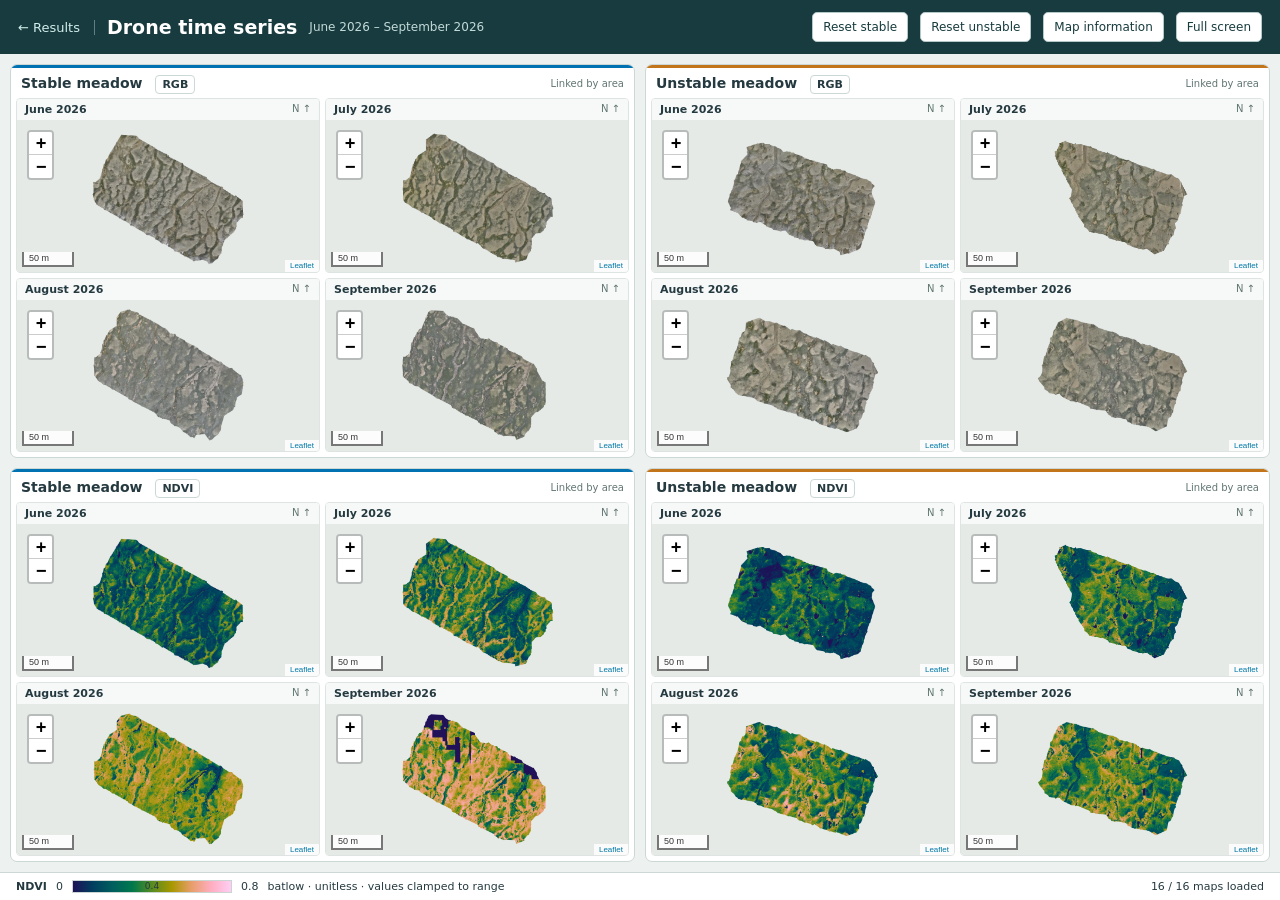
==== drone-viewer.html @ fa924f3c "Add drone viewer and build script with NDVI and RGB previews - Created `drone-viewer.html` for displ" ====
<!doctype html>
<html lang="en">
<head>
  <meta charset="utf-8">
  <meta name="viewport" content="width=device-width, initial-scale=1">
  <title>Drone time series · REWRITE</title>
  <link rel="stylesheet" href="assets/vendor/leaflet/leaflet.css">
  <link rel="stylesheet" href="assets/drone/viewer.css">
  <script src="assets/vendor/leaflet/leaflet.js" defer></script>
  <script src="assets/drone/viewer.js" defer></script>
</head>
<body>
  <header class="viewer-header">
    <div class="viewer-title"><a href="remote-sensing.html" class="back-link">← Results</a><h1>Drone time series</h1><span id="period-range"></span></div>
    <nav aria-label="Map controls">
      <button type="button" data-reset="stable">Reset stable</button>
      <button type="button" data-reset="unstable">Reset unstable</button>
      <button type="button" id="about-button">Map information</button>
      <button type="button" id="fullscreen-button">Full screen</button>
    </nav>
  </header>
  <main class="mosaic-layout" aria-label="Drone map mosaics">
    <section class="mosaic stable" data-site="stable" data-kind="RGB" aria-labelledby="stable-rgb-title">
      <header><h2 id="stable-rgb-title">Stable meadow <span>RGB</span></h2><span class="sync-label">Linked by area</span></header><div class="map-grid"></div>
    </section>
    <section class="mosaic unstable" data-site="unstable" data-kind="RGB" aria-labelledby="unstable-rgb-title">
      <header><h2 id="unstable-rgb-title">Unstable meadow <span>RGB</span></h2><span class="sync-label">Linked by area</span></header><div class="map-grid"></div>
    </section>
    <section class="mosaic stable" data-site="stable" data-kind="NDVI" aria-labelledby="stable-ndvi-title">
      <header><h2 id="stable-ndvi-title">Stable meadow <span>NDVI</span></h2><span class="sync-label">Linked by area</span></header><div class="map-grid"></div>
    </section>
    <section class="mosaic unstable" data-site="unstable" data-kind="NDVI" aria-labelledby="unstable-ndvi-title">
      <header><h2 id="unstable-ndvi-title">Unstable meadow <span>NDVI</span></h2><span class="sync-label">Linked by area</span></header><div class="map-grid"></div>
    </section>
  </main>
  <footer class="viewer-footer">
    <div class="legend"><strong>NDVI</strong><span>0</span><span class="legend-gradient" aria-label="Batlow NDVI colour scale from zero to 0.8"><i>0.4</i></span><span>0.8</span><span class="legend-unit">batlow · unitless · values clamped to range</span></div>
    <p id="viewer-status" role="status">Loading map series…</p>
  </footer>
  <dialog id="map-information" aria-labelledby="information-title">
    <h2 id="information-title">Map information</h2>
    <p>RGB orthomosaics and NDVI products are grouped by meadow and ordered by the month recorded in the processed filenames. July 2026 follows these filenames, as confirmed for the folders labelled 25062026.</p>
    <p>Panning or zooming any map updates every RGB and NDVI map of the same meadow. The two meadow areas navigate independently. North is at the top of every map.</p>
    <p>Web previews retain the full raster footprints and are reduced to a maximum dimension of 2,048 pixels. RGB uses bilinear resampling. NDVI uses nearest-neighbour resampling and the batlow colour scale over a fixed interval from 0 to 0.8. Valid negative values receive the colour at 0, and valid values above 0.8 receive the colour at 0.8. Original GeoTIFF values and files remain unchanged.</p>
    <p>Transparent regions correspond to source no-data or non-finite values. The supplied NDVI files declare zero as no-data; this source definition is retained in the previews. The maps provide visual comparisons, not quantitative estimates of temporal change.</p>
    <form method="dialog"><button>Close</button></form>
  </dialog>
  <noscript><p class="fatal-error">JavaScript is required to display the interactive maps.</p></noscript>
</body>
</html>
---- assets/vendor/leaflet/leaflet.css ----
/* required styles */

.leaflet-pane,
.leaflet-tile,
.leaflet-marker-icon,
.leaflet-marker-shadow,
.leaflet-tile-container,
.leaflet-pane > svg,
.leaflet-pane > canvas,
.leaflet-zoom-box,
.leaflet-image-layer,
.leaflet-layer {
	position: absolute;
	left: 0;
	top: 0;
	}
.leaflet-container {
	overflow: hidden;
	}
.leaflet-tile,
.leaflet-marker-icon,
.leaflet-marker-shadow {
	-webkit-user-select: none;
	   -moz-user-select: none;
	        user-select: none;
	  -webkit-user-drag: none;
	}
/* Prevents IE11 from highlighting tiles in blue */
.leaflet-tile::selection {
	background: transparent;
}
/* Safari renders non-retina tile on retina better with this, but Chrome is worse */
.leaflet-safari .leaflet-tile {
	image-rendering: -webkit-optimize-contrast;
	}
/* hack that prevents hw layers "stretching" when loading new tiles */
.leaflet-safari .leaflet-tile-container {
	width: 1600px;
	height: 1600px;
	-webkit-transform-origin: 0 0;
	}
.leaflet-marker-icon,
.leaflet-marker-shadow {
	display: block;
	}
/* .leaflet-container svg: reset svg max-width decleration shipped in Joomla! (joomla.org) 3.x */
/* .leaflet-container img: map is broken in FF if you have max-width: 100% on tiles */
.leaflet-container .leaflet-overlay-pane svg {
	max-width: none !important;
	max-height: none !important;
	}
.leaflet-container .leaflet-marker-pane img,
.leaflet-container .leaflet-shadow-pane img,
.leaflet-container .leaflet-tile-pane img,
.leaflet-container img.leaflet-image-layer,
.leaflet-container .leaflet-tile {
	max-width: none !important;
	max-height: none !important;
	width: auto;
	padding: 0;
	}

.leaflet-container img.leaflet-tile {
	/* See: https://bugs.chromium.org/p/chromium/issues/detail?id=600120 */
	mix-blend-mode: plus-lighter;
}

.leaflet-container.leaflet-touch-zoom {
	-ms-touch-action: pan-x pan-y;
	touch-action: pan-x pan-y;
	}
.leaflet-container.leaflet-touch-drag {
	-ms-touch-action: pinch-zoom;
	/* Fallback for FF which doesn't support pinch-zoom */
	touch-action: none;
	touch-action: pinch-zoom;
}
.leaflet-container.leaflet-touch-drag.leaflet-touch-zoom {
	-ms-touch-action: none;
	touch-action: none;
}
.leaflet-container {
	-webkit-tap-highlight-color: transparent;
}
.leaflet-container a {
	-webkit-tap-highlight-color: rgba(51, 181, 229, 0.4);
}
.leaflet-tile {
	filter: inherit;
	visibility: hidden;
	}
.leaflet-tile-loaded {
	visibility: inherit;
	}
.leaflet-zoom-box {
	width: 0;
	height: 0;
	-moz-box-sizing: border-box;
	     box-sizing: border-box;
	z-index: 800;
	}
/* workaround for https://bugzilla.mozilla.org/show_bug.cgi?id=888319 */
.leaflet-overlay-pane svg {
	-moz-user-select: none;
	}

.leaflet-pane         { z-index: 400; }

.leaflet-tile-pane    { z-index: 200; }
.leaflet-overlay-pane { z-index: 400; }
.leaflet-shadow-pane  { z-index: 500; }
.leaflet-marker-pane  { z-index: 600; }
.leaflet-tooltip-pane   { z-index: 650; }
.leaflet-popup-pane   { z-index: 700; }

.leaflet-map-pane canvas { z-index: 100; }
.leaflet-map-pane svg    { z-index: 200; }

.leaflet-vml-shape {
	width: 1px;
	height: 1px;
	}
.lvml {
	behavior: url(#default#VML);
	display: inline-block;
	position: absolute;
	}


/* control positioning */

.leaflet-control {
	position: relative;
	z-index: 800;
	pointer-events: visiblePainted; /* IE 9-10 doesn't have auto */
	pointer-events: auto;
	}
.leaflet-top,
.leaflet-bottom {
	position: absolute;
	z-index: 1000;
	pointer-events: none;
	}
.leaflet-top {
	top: 0;
	}
.leaflet-right {
	right: 0;
	}
.leaflet-bottom {
	bottom: 0;
	}
.leaflet-left {
	left: 0;
	}
.leaflet-control {
	float: left;
	clear: both;
	}
.leaflet-right .leaflet-control {
	float: right;
	}
.leaflet-top .leaflet-control {
	margin-top: 10px;
	}
.leaflet-bottom .leaflet-control {
	margin-bottom: 10px;
	}
.leaflet-left .leaflet-control {
	margin-left: 10px;
	}
.leaflet-right .leaflet-control {
	margin-right: 10px;
	}


/* zoom and fade animations */

.leaflet-fade-anim .leaflet-popup {
	opacity: 0;
	-webkit-transition: opacity 0.2s linear;
	   -moz-transition: opacity 0.2s linear;
	        transition: opacity 0.2s linear;
	}
.leaflet-fade-anim .leaflet-map-pane .leaflet-popup {
	opacity: 1;
	}
.leaflet-zoom-animated {
	-webkit-transform-origin: 0 0;
	    -ms-transform-origin: 0 0;
	        transform-origin: 0 0;
	}
svg.leaflet-zoom-animated {
	will-change: transform;
}

.leaflet-zoom-anim .leaflet-zoom-animated {
	-webkit-transition: -webkit-transform 0.25s cubic-bezier(0,0,0.25,1);
	   -moz-transition:    -moz-transform 0.25s cubic-bezier(0,0,0.25,1);
	        transition:         transform 0.25s cubic-bezier(0,0,0.25,1);
	}
.leaflet-zoom-anim .leaflet-tile,
.leaflet-pan-anim .leaflet-tile {
	-webkit-transition: none;
	   -moz-transition: none;
	        transition: none;
	}

.leaflet-zoom-anim .leaflet-zoom-hide {
	visibility: hidden;
	}


/* cursors */

.leaflet-interactive {
	cursor: pointer;
	}
.leaflet-grab {
	cursor: -webkit-grab;
	cursor:    -moz-grab;
	cursor:         grab;
	}
.leaflet-crosshair,
.leaflet-crosshair .leaflet-interactive {
	cursor: crosshair;
	}
.leaflet-popup-pane,
.leaflet-control {
	cursor: auto;
	}
.leaflet-dragging .leaflet-grab,
.leaflet-dragging .leaflet-grab .leaflet-interactive,
.leaflet-dragging .leaflet-marker-draggable {
	cursor: move;
	cursor: -webkit-grabbing;
	cursor:    -moz-grabbing;
	cursor:         grabbing;
	}

/* marker & overlays interactivity */
.leaflet-marker-icon,
.leaflet-marker-shadow,
.leaflet-image-layer,
.leaflet-pane > svg path,
.leaflet-tile-container {
	pointer-events: none;
	}

.leaflet-marker-icon.leaflet-interactive,
.leaflet-image-layer.leaflet-interactive,
.leaflet-pane > svg path.leaflet-interactive,
svg.leaflet-image-layer.leaflet-interactive path {
	pointer-events: visiblePainted; /* IE 9-10 doesn't have auto */
	pointer-events: auto;
	}

/* visual tweaks */

.leaflet-container {
	background: #ddd;
	outline-offset: 1px;
	}
.leaflet-container a {
	color: #0078A8;
	}
.leaflet-zoom-box {
	border: 2px dotted #38f;
	background: rgba(255,255,255,0.5);
	}


/* general typography */
.leaflet-container {
	font-family: "Helvetica Neue", Arial, Helvetica, sans-serif;
	font-size: 12px;
	font-size: 0.75rem;
	line-height: 1.5;
	}


/* general toolbar styles */

.leaflet-bar {
	box-shadow: 0 1px 5px rgba(0,0,0,0.65);
	border-radius: 4px;
	}
.leaflet-bar a {
	background-color: #fff;
	border-bottom: 1px solid #ccc;
	width: 26px;
	height: 26px;
	line-height: 26px;
	display: block;
	text-align: center;
	text-decoration: none;
	color: black;
	}
.leaflet-bar a,
.leaflet-control-layers-toggle {
	background-position: 50% 50%;
	background-repeat: no-repeat;
	display: block;
	}
.leaflet-bar a:hover,
.leaflet-bar a:focus {
	background-color: #f4f4f4;
	}
.leaflet-bar a:first-child {
	border-top-left-radius: 4px;
	border-top-right-radius: 4px;
	}
.leaflet-bar a:last-child {
	border-bottom-left-radius: 4px;
	border-bottom-right-radius: 4px;
	border-bottom: none;
	}
.leaflet-bar a.leaflet-disabled {
	cursor: default;
	background-color: #f4f4f4;
	color: #bbb;
	}

.leaflet-touch .leaflet-bar a {
	width: 30px;
	height: 30px;
	line-height: 30px;
	}
.leaflet-touch .leaflet-bar a:first-child {
	border-top-left-radius: 2px;
	border-top-right-radius: 2px;
	}
.leaflet-touch .leaflet-bar a:last-child {
	border-bottom-left-radius: 2px;
	border-bottom-right-radius: 2px;
	}

/* zoom control */

.leaflet-control-zoom-in,
.leaflet-control-zoom-out {
	font: bold 18px 'Lucida Console', Monaco, monospace;
	text-indent: 1px;
	}

.leaflet-touch .leaflet-control-zoom-in, .leaflet-touch .leaflet-control-zoom-out  {
	font-size: 22px;
	}


/* layers control */

.leaflet-control-layers {
	box-shadow: 0 1px 5px rgba(0,0,0,0.4);
	background: #fff;
	border-radius: 5px;
	}
.leaflet-control-layers-toggle {
	background-image: url(images/layers.png);
	width: 36px;
	height: 36px;
	}
.leaflet-retina .leaflet-control-layers-toggle {
	background-image: url(images/layers-2x.png);
	background-size: 26px 26px;
	}
.leaflet-touch .leaflet-control-layers-toggle {
	width: 44px;
	height: 44px;
	}
.leaflet-control-layers .leaflet-control-layers-list,
.leaflet-control-layers-expanded .leaflet-control-layers-toggle {
	display: none;
	}
.leaflet-control-layers-expanded .leaflet-control-layers-list {
	display: block;
	position: relative;
	}
.leaflet-control-layers-expanded {
	padding: 6px 10px 6px 6px;
	color: #333;
	background: #fff;
	}
.leaflet-control-layers-scrollbar {
	overflow-y: scroll;
	overflow-x: hidden;
	padding-right: 5px;
	}
.leaflet-control-layers-selector {
	margin-top: 2px;
	position: relative;
	top: 1px;
	}
.leaflet-control-layers label {
	display: block;
	font-size: 13px;
	font-size: 1.08333em;
	}
.leaflet-control-layers-separator {
	height: 0;
	border-top: 1px solid #ddd;
	margin: 5px -10px 5px -6px;
	}

/* Default icon URLs */
.leaflet-default-icon-path { /* used only in path-guessing heuristic, see L.Icon.Default */
	background-image: url(images/marker-icon.png);
	}


/* attribution and scale controls */

.leaflet-container .leaflet-control-attribution {
	background: #fff;
	background: rgba(255, 255, 255, 0.8);
	margin: 0;
	}
.leaflet-control-attribution,
.leaflet-control-scale-line {
	padding: 0 5px;
	color: #333;
	line-height: 1.4;
	}
.leaflet-control-attribution a {
	text-decoration: none;
	}
.leaflet-control-attribution a:hover,
.leaflet-control-attribution a:focus {
	text-decoration: underline;
	}
.leaflet-attribution-flag {
	display: inline !important;
	vertical-align: baseline !important;
	width: 1em;
	height: 0.6669em;
	}
.leaflet-left .leaflet-control-scale {
	margin-left: 5px;
	}
.leaflet-bottom .leaflet-control-scale {
	margin-bottom: 5px;
	}
.leaflet-control-scale-line {
	border: 2px solid #777;
	border-top: none;
	line-height: 1.1;
	padding: 2px 5px 1px;
	white-space: nowrap;
	-moz-box-sizing: border-box;
	     box-sizing: border-box;
	background: rgba(255, 255, 255, 0.8);
	text-shadow: 1px 1px #fff;
	}
.leaflet-control-scale-line:not(:first-child) {
	border-top: 2px solid #777;
	border-bottom: none;
	margin-top: -2px;
	}
.leaflet-control-scale-line:not(:first-child):not(:last-child) {
	border-bottom: 2px solid #777;
	}

.leaflet-touch .leaflet-control-attribution,
.leaflet-touch .leaflet-control-layers,
.leaflet-touch .leaflet-bar {
	box-shadow: none;
	}
.leaflet-touch .leaflet-control-layers,
.leaflet-touch .leaflet-bar {
	border: 2px solid rgba(0,0,0,0.2);
	background-clip: padding-box;
	}


/* popup */

.leaflet-popup {
	position: absolute;
	text-align: center;
	margin-bottom: 20px;
	}
.leaflet-popup-content-wrapper {
	padding: 1px;
	text-align: left;
	border-radius: 12px;
	}
.leaflet-popup-content {
	margin: 13px 24px 13px 20px;
	line-height: 1.3;
	font-size: 13px;
	font-size: 1.08333em;
	min-height: 1px;
	}
.leaflet-popup-content p {
	margin: 17px 0;
	margin: 1.3em 0;
	}
.leaflet-popup-tip-container {
	width: 40px;
	height: 20px;
	position: absolute;
	left: 50%;
	margin-top: -1px;
	margin-left: -20px;
	overflow: hidden;
	pointer-events: none;
	}
.leaflet-popup-tip {
	width: 17px;
	height: 17px;
	padding: 1px;

	margin: -10px auto 0;
	pointer-events: auto;

	-webkit-transform: rotate(45deg);
	   -moz-transform: rotate(45deg);
	    -ms-transform: rotate(45deg);
	        transform: rotate(45deg);
	}
.leaflet-popup-content-wrapper,
.leaflet-popup-tip {
	background: white;
	color: #333;
	box-shadow: 0 3px 14px rgba(0,0,0,0.4);
	}
.leaflet-container a.leaflet-popup-close-button {
	position: absolute;
	top: 0;
	right: 0;
	border: none;
	text-align: center;
	width: 24px;
	height: 24px;
	font: 16px/24px Tahoma, Verdana, sans-serif;
	color: #757575;
	text-decoration: none;
	background: transparent;
	}
.leaflet-container a.leaflet-popup-close-button:hover,
.leaflet-container a.leaflet-popup-close-button:focus {
	color: #585858;
	}
.leaflet-popup-scrolled {
	overflow: auto;
	}

.leaflet-oldie .leaflet-popup-content-wrapper {
	-ms-zoom: 1;
	}
.leaflet-oldie .leaflet-popup-tip {
	width: 24px;
	margin: 0 auto;

	-ms-filter: "progid:DXImageTransform.Microsoft.Matrix(M11=0.70710678, M12=0.70710678, M21=-0.70710678, M22=0.70710678)";
	filter: progid:DXImageTransform.Microsoft.Matrix(M11=0.70710678, M12=0.70710678, M21=-0.70710678, M22=0.70710678);
	}

.leaflet-oldie .leaflet-control-zoom,
.leaflet-oldie .leaflet-control-layers,
.leaflet-oldie .leaflet-popup-content-wrapper,
.leaflet-oldie .leaflet-popup-tip {
	border: 1px solid #999;
	}


/* div icon */

.leaflet-div-icon {
	background: #fff;
	border: 1px solid #666;
	}


/* Tooltip */
/* Base styles for the element that has a tooltip */
.leaflet-tooltip {
	position: absolute;
	padding: 6px;
	background-color: #fff;
	border: 1px solid #fff;
	border-radius: 3px;
	color: #222;
	white-space: nowrap;
	-webkit-user-select: none;
	-moz-user-select: none;
	-ms-user-select: none;
	user-select: none;
	pointer-events: none;
	box-shadow: 0 1px 3px rgba(0,0,0,0.4);
	}
.leaflet-tooltip.leaflet-interactive {
	cursor: pointer;
	pointer-events: auto;
	}
.leaflet-tooltip-top:before,
.leaflet-tooltip-bottom:before,
.leaflet-tooltip-left:before,
.leaflet-tooltip-right:before {
	position: absolute;
	pointer-events: none;
	border: 6px solid transparent;
	background: transparent;
	content: "";
	}

/* Directions */

.leaflet-tooltip-bottom {
	margin-top: 6px;
}
.leaflet-tooltip-top {
	margin-top: -6px;
}
.leaflet-tooltip-bottom:before,
.leaflet-tooltip-top:before {
	left: 50%;
	margin-left: -6px;
	}
.leaflet-tooltip-top:before {
	bottom: 0;
	margin-bottom: -12px;
	border-top-color: #fff;
	}
.leaflet-tooltip-bottom:before {
	top: 0;
	margin-top: -12px;
	margin-left: -6px;
	border-bottom-color: #fff;
	}
.leaflet-tooltip-left {
	margin-left: -6px;
}
.leaflet-tooltip-right {
	margin-left: 6px;
}
.leaflet-tooltip-left:before,
.leaflet-tooltip-right:before {
	top: 50%;
	margin-top: -6px;
	}
.leaflet-tooltip-left:before {
	right: 0;
	margin-right: -12px;
	border-left-color: #fff;
	}
.leaflet-tooltip-right:before {
	left: 0;
	margin-left: -12px;
	border-right-color: #fff;
	}

/* Printing */

@media print {
	/* Prevent printers from removing background-images of controls. */
	.leaflet-control {
		-webkit-print-color-adjust: exact;
		print-color-adjust: exact;
		}
	}
---- assets/drone/viewer.css ----
:root { color-scheme: light; font-family: system-ui, -apple-system, "Segoe UI", sans-serif; color: #253a40; background: #edf1f0; }
* { box-sizing: border-box; }
body { margin: 0; height: 100vh; height: 100dvh; display: flex; flex-direction: column; }
.viewer-header { display: flex; align-items: center; justify-content: space-between; gap: 12px; padding: 12px 18px; background: #173b3e; color: #fff; }
.viewer-title, nav { display: flex; align-items: center; gap: 12px; flex-wrap: wrap; }
h1 { font-size: 19px; margin: 0; font-weight: 650; }
.back-link { color: #d2eeeb; text-decoration: none; font-size: 13px; border-right: 1px solid #608083; padding-right: 14px; }
#period-range { font-size: 12px; color: #c3dad8; }
button { font: inherit; font-size: 12px; cursor: pointer; border: 1px solid #b4c8c7; background: #fff; color: #173b3e; border-radius: 5px; padding: 7px 10px; }
button:hover { background: #e6f1ef; }
button:focus-visible, a:focus-visible { outline: 3px solid #e5ba56; outline-offset: 3px; }
.mosaic-layout { flex: 1; min-height: 0; display: grid; grid-template-columns: repeat(2, minmax(0, 1fr)); grid-template-rows: repeat(2, minmax(0, 1fr)); gap: 10px; padding: 10px; }
.mosaic { display: flex; flex-direction: column; min-width: 0; min-height: 0; border: 1px solid #ccd8d6; border-radius: 7px; background: white; overflow: hidden; }
.mosaic > header { padding: 7px 10px; display: flex; align-items: center; justify-content: space-between; border-top: 3px solid #0072b2; gap: 8px; }
.mosaic.unstable > header { border-top-color: #c3751b; }
h2 { font-size: 14px; margin: 0; font-weight: 650; }
h2 span { font-size: 11px; margin-left: 8px; border: 1px solid #ccd8d6; padding: 2px 6px; border-radius: 4px; }
.sync-label { font-size: 10px; color: #607572; }
.map-grid { flex: 1; min-height: 0; display: grid; grid-template-columns: repeat(2, minmax(0, 1fr)); grid-auto-rows: minmax(0, 1fr); gap: 5px; padding: 0 5px 5px; overflow: auto; }
.map-card { display: flex; flex-direction: column; position: relative; min-height: 100px; min-width: 0; border: 1px solid #dde4e2; border-radius: 4px; overflow: hidden; }
.map-card h3 { font-size: 11px; font-weight: 600; margin: 0; padding: 4px 8px; background: #f7f9f8; display: flex; justify-content: space-between; }
.north { font-size: 10px; font-weight: 400; color: #617671; }
.drone-map { flex: 1; min-height: 65px; background: #e5eae7; }
.map-card .leaflet-control-zoom a { width: 23px; height: 23px; line-height: 23px; font-size: 17px; }
.leaflet-control-scale-line { font-size: 9px; background: #ffffffd9; }
.leaflet-control-attribution { font-size: 8px !important; }
.map-message { position: absolute; inset: auto 8px 22px; z-index: 500; padding: 6px 9px; background: #fffffff0; border-radius: 4px; font-size: 11px; pointer-events: none; }
.map-message[hidden] { display: none; }
.missing-map { display: grid; place-content: center; flex: 1; font-size: 12px; color: #607572; }
.viewer-footer { display: flex; justify-content: space-between; align-items: center; gap: 10px; padding: 7px 16px; background: #fff; border-top: 1px solid #ccd8d6; font-size: 11px; }
.viewer-footer p { margin: 0; }
.legend { display: flex; align-items: center; gap: 9px; }
.legend-gradient { display: inline-block; position: relative; width: 160px; height: 13px; background: linear-gradient(to right, #201158 0%, #003E5F 12.5%, #005E5E 25%, #00784C 37.5%, #578B21 50%, #A89800 62.5%, #E89E6B 75%, #FFADC1 87.5%, #FFCEF4 100%); border: 1px solid #cad4d0; }
.legend-gradient i { position: absolute; left: 50%; top: 0; transform: translateX(-50%); font-size: 9px; color: #253a40; font-style: normal; }
dialog { max-width: 580px; width: calc(100% - 40px); border: 1px solid #a9bfba; border-radius: 10px; padding: 24px; box-shadow: 0 18px 80px #102e3e44; }
dialog::backdrop { background: #102e3e88; }
dialog h2 { font-size: 20px; }
dialog p { font-size: 14px; line-height: 1.6; }
dialog form { text-align: right; }
.fatal-error { margin: 15px; padding: 15px; background: #fff4e8; color: #713e0a; }
@media (max-height: 680px) and (min-width: 701px) { .mosaic-layout { min-height: 510px; } body { height: auto; min-height: 100dvh; } }
@media (max-width: 1050px) { .viewer-header { flex-wrap: wrap; padding: 8px 12px; } .viewer-header nav { gap: 6px; } .legend-unit { display: none; } }
@media (max-width: 700px) { body { height: auto; min-height: 100dvh; } .mosaic-layout { grid-template-columns: 1fr; grid-template-rows: none; } .mosaic { height: 490px; } .viewer-footer { flex-wrap: wrap; } .sync-label { font-size: 10px; } }
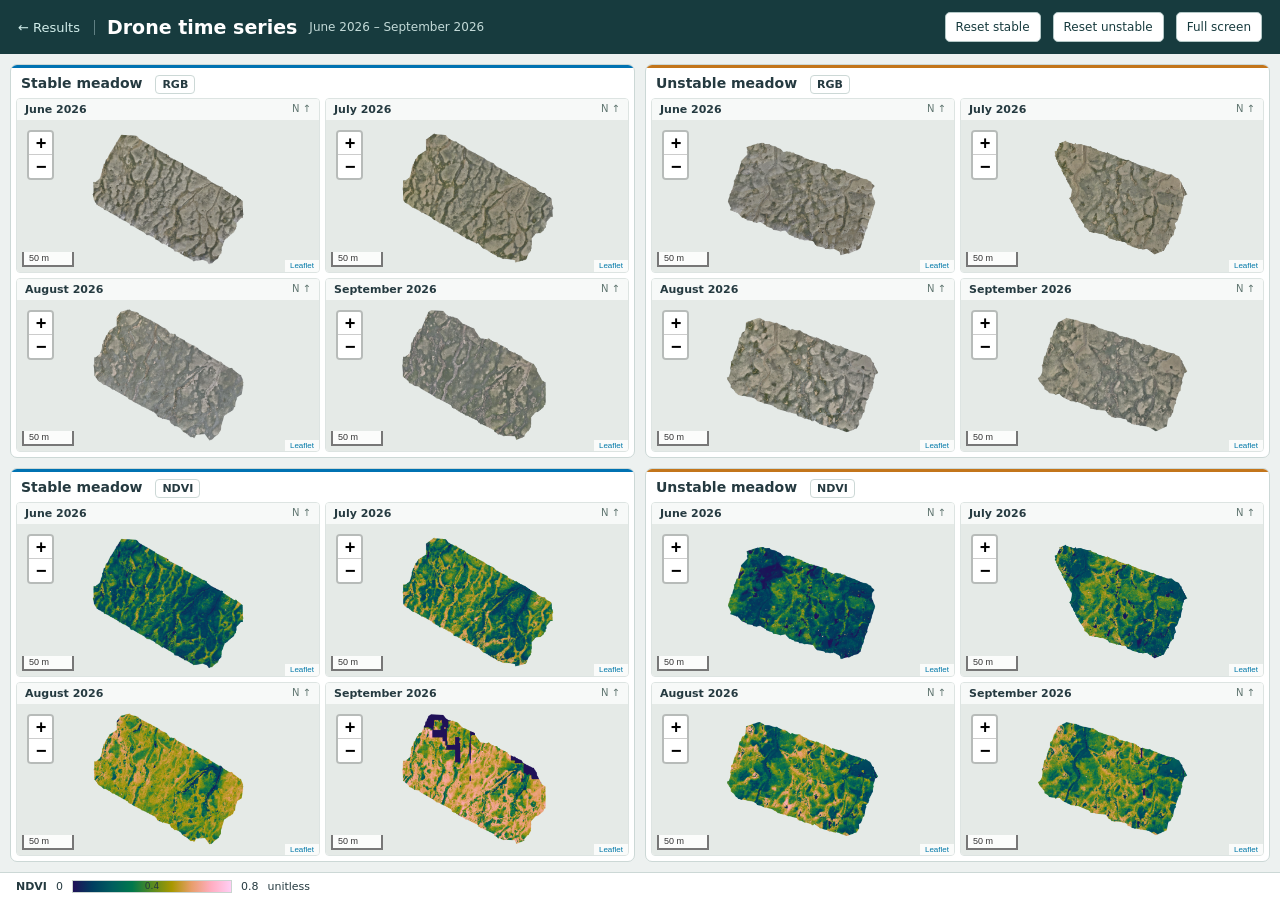
==== commit d2306ede: "Add new scripts for NDVI calibration, time series extraction, and seagrass cover estimation - Introd" ====
--- a/drone-viewer.html
+++ b/drone-viewer.html
@@ -15,36 +15,27 @@
     <nav aria-label="Map controls">
       <button type="button" data-reset="stable">Reset stable</button>
       <button type="button" data-reset="unstable">Reset unstable</button>
-      <button type="button" id="about-button">Map information</button>
       <button type="button" id="fullscreen-button">Full screen</button>
     </nav>
   </header>
   <main class="mosaic-layout" aria-label="Drone map mosaics">
     <section class="mosaic stable" data-site="stable" data-kind="RGB" aria-labelledby="stable-rgb-title">
-      <header><h2 id="stable-rgb-title">Stable meadow <span>RGB</span></h2><span class="sync-label">Linked by area</span></header><div class="map-grid"></div>
+      <header><h2 id="stable-rgb-title">Stable meadow <span>RGB</span></h2></header><div class="map-grid"></div>
     </section>
     <section class="mosaic unstable" data-site="unstable" data-kind="RGB" aria-labelledby="unstable-rgb-title">
-      <header><h2 id="unstable-rgb-title">Unstable meadow <span>RGB</span></h2><span class="sync-label">Linked by area</span></header><div class="map-grid"></div>
+      <header><h2 id="unstable-rgb-title">Unstable meadow <span>RGB</span></h2></header><div class="map-grid"></div>
     </section>
     <section class="mosaic stable" data-site="stable" data-kind="NDVI" aria-labelledby="stable-ndvi-title">
-      <header><h2 id="stable-ndvi-title">Stable meadow <span>NDVI</span></h2><span class="sync-label">Linked by area</span></header><div class="map-grid"></div>
+      <header><h2 id="stable-ndvi-title">Stable meadow <span>NDVI</span></h2></header><div class="map-grid"></div>
     </section>
     <section class="mosaic unstable" data-site="unstable" data-kind="NDVI" aria-labelledby="unstable-ndvi-title">
-      <header><h2 id="unstable-ndvi-title">Unstable meadow <span>NDVI</span></h2><span class="sync-label">Linked by area</span></header><div class="map-grid"></div>
+      <header><h2 id="unstable-ndvi-title">Unstable meadow <span>NDVI</span></h2></header><div class="map-grid"></div>
     </section>
   </main>
   <footer class="viewer-footer">
-    <div class="legend"><strong>NDVI</strong><span>0</span><span class="legend-gradient" aria-label="Batlow NDVI colour scale from zero to 0.8"><i>0.4</i></span><span>0.8</span><span class="legend-unit">batlow · unitless · values clamped to range</span></div>
-    <p id="viewer-status" role="status">Loading map series…</p>
+    <div class="legend"><strong>NDVI</strong><span>0</span><span class="legend-gradient" aria-label="Batlow NDVI colour scale from zero to 0.8"><i>0.4</i></span><span>0.8</span><span class="legend-unit">unitless</span></div>
+    <p id="viewer-status" class="sr-only" role="status">Loading map series…</p>
   </footer>
-  <dialog id="map-information" aria-labelledby="information-title">
-    <h2 id="information-title">Map information</h2>
-    <p>RGB orthomosaics and NDVI products are grouped by meadow and ordered by the month recorded in the processed filenames. July 2026 follows these filenames, as confirmed for the folders labelled 25062026.</p>
-    <p>Panning or zooming any map updates every RGB and NDVI map of the same meadow. The two meadow areas navigate independently. North is at the top of every map.</p>
-    <p>Web previews retain the full raster footprints and are reduced to a maximum dimension of 2,048 pixels. RGB uses bilinear resampling. NDVI uses nearest-neighbour resampling and the batlow colour scale over a fixed interval from 0 to 0.8. Valid negative values receive the colour at 0, and valid values above 0.8 receive the colour at 0.8. Original GeoTIFF values and files remain unchanged.</p>
-    <p>Transparent regions correspond to source no-data or non-finite values. The supplied NDVI files declare zero as no-data; this source definition is retained in the previews. The maps provide visual comparisons, not quantitative estimates of temporal change.</p>
-    <form method="dialog"><button>Close</button></form>
-  </dialog>
-  <noscript><p class="fatal-error">JavaScript is required to display the interactive maps.</p></noscript>
+  <noscript><p class="fatal-error">The drone map series could not be displayed.</p></noscript>
 </body>
 </html>
--- a/assets/drone/viewer.css
+++ b/assets/drone/viewer.css
@@ -15,7 +15,6 @@
 .mosaic.unstable > header { border-top-color: #c3751b; }
 h2 { font-size: 14px; margin: 0; font-weight: 650; }
 h2 span { font-size: 11px; margin-left: 8px; border: 1px solid #ccd8d6; padding: 2px 6px; border-radius: 4px; }
-.sync-label { font-size: 10px; color: #607572; }
 .map-grid { flex: 1; min-height: 0; display: grid; grid-template-columns: repeat(2, minmax(0, 1fr)); grid-auto-rows: minmax(0, 1fr); gap: 5px; padding: 0 5px 5px; overflow: auto; }
 .map-card { display: flex; flex-direction: column; position: relative; min-height: 100px; min-width: 0; border: 1px solid #dde4e2; border-radius: 4px; overflow: hidden; }
 .map-card h3 { font-size: 11px; font-weight: 600; margin: 0; padding: 4px 8px; background: #f7f9f8; display: flex; justify-content: space-between; }
@@ -32,12 +31,8 @@
 .legend { display: flex; align-items: center; gap: 9px; }
 .legend-gradient { display: inline-block; position: relative; width: 160px; height: 13px; background: linear-gradient(to right, #201158 0%, #003E5F 12.5%, #005E5E 25%, #00784C 37.5%, #578B21 50%, #A89800 62.5%, #E89E6B 75%, #FFADC1 87.5%, #FFCEF4 100%); border: 1px solid #cad4d0; }
 .legend-gradient i { position: absolute; left: 50%; top: 0; transform: translateX(-50%); font-size: 9px; color: #253a40; font-style: normal; }
-dialog { max-width: 580px; width: calc(100% - 40px); border: 1px solid #a9bfba; border-radius: 10px; padding: 24px; box-shadow: 0 18px 80px #102e3e44; }
-dialog::backdrop { background: #102e3e88; }
-dialog h2 { font-size: 20px; }
-dialog p { font-size: 14px; line-height: 1.6; }
-dialog form { text-align: right; }
+.sr-only { position: absolute !important; width: 1px !important; height: 1px !important; padding: 0 !important; margin: -1px !important; overflow: hidden !important; clip: rect(0, 0, 0, 0) !important; white-space: nowrap !important; border: 0 !important; }
 .fatal-error { margin: 15px; padding: 15px; background: #fff4e8; color: #713e0a; }
 @media (max-height: 680px) and (min-width: 701px) { .mosaic-layout { min-height: 510px; } body { height: auto; min-height: 100dvh; } }
 @media (max-width: 1050px) { .viewer-header { flex-wrap: wrap; padding: 8px 12px; } .viewer-header nav { gap: 6px; } .legend-unit { display: none; } }
-@media (max-width: 700px) { body { height: auto; min-height: 100dvh; } .mosaic-layout { grid-template-columns: 1fr; grid-template-rows: none; } .mosaic { height: 490px; } .viewer-footer { flex-wrap: wrap; } .sync-label { font-size: 10px; } }
+@media (max-width: 700px) { body { height: auto; min-height: 100dvh; } .mosaic-layout { grid-template-columns: 1fr; grid-template-rows: none; } .mosaic { height: 490px; } .viewer-footer { flex-wrap: wrap; } }
